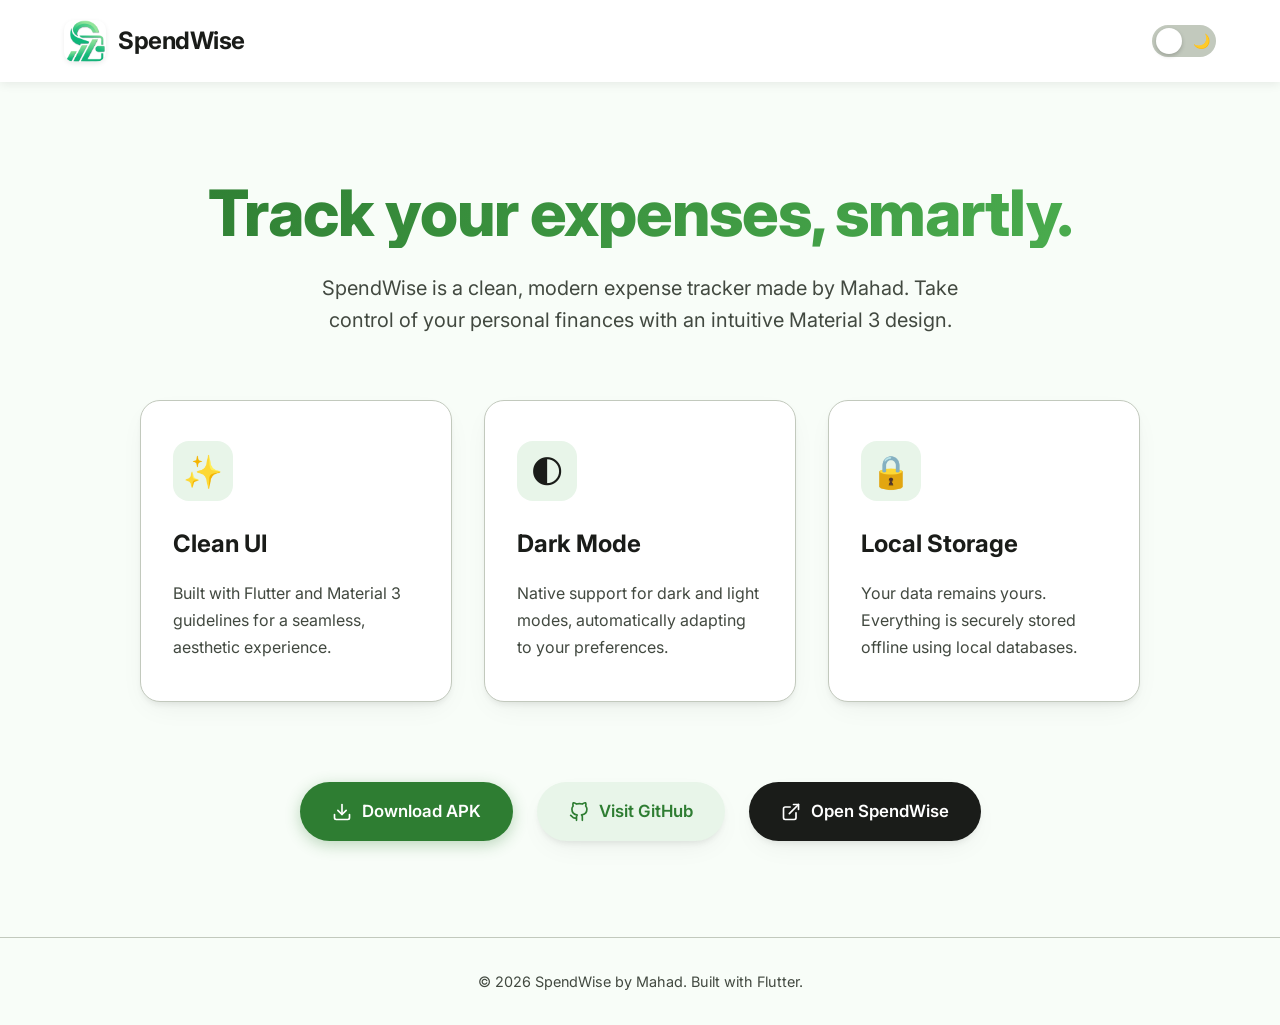
==== landing/index.html @ 6251a6dc "feat: initialize landing page with Material 3 design, dark mode support, and APK distribution links" ====
<!DOCTYPE html>
<html lang="en" data-theme="light">

<head>
    <meta charset="UTF-8">
    <meta name="viewport" content="width=device-width, initial-scale=1.0">
    <title>SpendWise - Expense Tracker</title>
    <link rel="icon" type="image/png" href="../web/favicon.png">
    <link rel="stylesheet" href="style.css">
    <link href="https://fonts.googleapis.com/css2?family=Inter:wght@300;400;600;700;800&display=swap" rel="stylesheet">
</head>

<body>
    <header class="navbar">
        <div class="logo">
            <img src="favicon.png" alt="SpendWise Logo" class="logo-img">
            <h1>SpendWise</h1>
        </div>
        <div class="theme-switch-wrapper">
            <label class="theme-switch" for="checkbox">
                <input type="checkbox" id="checkbox" />
                <div class="slider round">
                    <span class="icon light-icon">☀️</span>
                    <span class="icon dark-icon">🌙</span>
                </div>
            </label>
        </div>
    </header>

    <main class="hero">
        <div class="hero-content">
            <h2 class="hero-title">Track your expenses, smartly.</h2>
            <p class="hero-subtitle">SpendWise is a clean, modern expense tracker made by Mahad. Take control of your
                personal finances with an intuitive Material 3 design.</p>

            <div class="specs">
                <div class="spec-card">
                    <div class="spec-icon">✨</div>
                    <h3>Clean UI</h3>
                    <p>Built with Flutter and Material 3 guidelines for a seamless, aesthetic experience.</p>
                </div>
                <div class="spec-card">
                    <div class="spec-icon">🌓</div>
                    <h3>Dark Mode</h3>
                    <p>Native support for dark and light modes, automatically adapting to your preferences.</p>
                </div>
                <div class="spec-card">
                    <div class="spec-icon">🔒</div>
                    <h3>Local Storage</h3>
                    <p>Your data remains yours. Everything is securely stored offline using local databases.</p>
                </div>
            </div>

            <div class="action-buttons">
                <a href="SpendWise.apk" download class="btn btn-primary">
                    <svg xmlns="http://www.w3.org/2000/svg" width="20" height="20" viewBox="0 0 24 24" fill="none"
                        stroke="currentColor" stroke-width="2" stroke-linecap="round" stroke-linejoin="round">
                        <path d="M21 15v4a2 2 0 0 1-2 2H5a2 2 0 0 1-2-2v-4"></path>
                        <polyline points="7 10 12 15 17 10"></polyline>
                        <line x1="12" y1="15" x2="12" y2="3"></line>
                    </svg>
                    Download APK
                </a>
                <a href="https://github.com/m-m4h4d/mahad_expense_tracker" target="_blank" rel="noopener noreferrer"
                    class="btn btn-secondary">
                    <svg xmlns="http://www.w3.org/2000/svg" width="20" height="20" viewBox="0 0 24 24" fill="none"
                        stroke="currentColor" stroke-width="2" stroke-linecap="round" stroke-linejoin="round">
                        <path
                            d="M9 19c-5 1.5-5-2.5-7-3m14 6v-3.87a3.37 3.37 0 0 0-.94-2.61c3.14-.35 6.44-1.54 6.44-7A5.44 5.44 0 0 0 20 4.77 5.07 5.07 0 0 0 19.91 1S18.73.65 16 2.48a13.38 13.38 0 0 0-7 0C6.27.65 5.09 1 5.09 1A5.07 5.07 0 0 0 5 4.77a5.44 5.44 0 0 0-1.5 3.78c0 5.42 3.3 6.61 6.44 7A3.37 3.37 0 0 0 9 18.13V22">
                        </path>
                    </svg>
                    Visit GitHub
                </a>
                <a href="https://spend-wise-expense-tracker.netlify.app/" target="_blank" rel="noopener noreferrer"
                    class="btn btn-accent">
                    <svg xmlns="http://www.w3.org/2000/svg" width="20" height="20" viewBox="0 0 24 24" fill="none"
                        stroke="currentColor" stroke-width="2" stroke-linecap="round" stroke-linejoin="round">
                        <path d="M18 13v6a2 2 0 0 1-2 2H5a2 2 0 0 1-2-2V8a2 2 0 0 1 2-2h6"></path>
                        <polyline points="15 3 21 3 21 9"></polyline>
                        <line x1="10" y1="14" x2="21" y2="3"></line>
                    </svg>
                    Open SpendWise
                </a>
            </div>
        </div>
    </main>

    <footer class="footer">
        <p>&copy; 2026 SpendWise by Mahad. Built with Flutter.</p>
    </footer>

    <script>
        const toggleSwitch = document.querySelector('.theme-switch input[type="checkbox"]');
        const currentTheme = localStorage.getItem('theme') ? localStorage.getItem('theme') : null;

        if (currentTheme) {
            document.documentElement.setAttribute('data-theme', currentTheme);
            if (currentTheme === 'dark') {
                toggleSwitch.checked = true;
            }
        }

        function switchTheme(e) {
            if (e.target.checked) {
                document.documentElement.setAttribute('data-theme', 'dark');
                localStorage.setItem('theme', 'dark');
            } else {
                document.documentElement.setAttribute('data-theme', 'light');
                localStorage.setItem('theme', 'light');
            }
        }

        toggleSwitch.addEventListener('change', switchTheme, false);
    </script>
</body>

</html>
---- landing/style.css ----
:root {
    /* Light Theme (Material 3 Seed Green) */
    --primary-color: #2e7d32;
    --primary-hover: #1b5e20;
    --secondary-color: #e8f5e9;
    --secondary-hover: #c8e6c9;
    --accent-color: #1a1c19;
    --accent-hover: #333333;
    --accent-text: #ffffff;
    --bg-color: #f8fdf8;
    --surface-color: #ffffff;
    --text-primary: #1a1c19;
    --text-secondary: #424940;
    --border-color: #c2c9bd;
    --shadow-color: rgba(0, 0, 0, 0.08);
    --shadow: 0 10px 30px -10px var(--shadow-color), 0 4px 6px -2px var(--shadow-color);
    --transition: all 0.3s cubic-bezier(0.25, 0.8, 0.25, 1);
}

[data-theme="dark"] {
    /* Dark Theme */
    --primary-color: #81c784;
    --primary-hover: #66bb6a;
    --secondary-color: #1b5e20;
    --secondary-hover: #2e7d32;
    --accent-color: #ffffff;
    --accent-hover: #e0e0e0;
    --accent-text: #1a1c19;
    --bg-color: #121212;
    --surface-color: #1e1e1e;
    --text-primary: #e2e3dd;
    --text-secondary: #a0a79b;
    --border-color: #424940;
    --shadow-color: rgba(0, 0, 0, 0.4);
    --shadow: 0 10px 30px -10px var(--shadow-color), 0 4px 6px -2px var(--shadow-color);
}

* {
    margin: 0;
    padding: 0;
    box-sizing: border-box;
}

body {
    font-family: 'Inter', system-ui, -apple-system, BlinkMacSystemFont, "Segoe UI", Roboto, sans-serif;
    background-color: var(--bg-color);
    color: var(--text-primary);
    line-height: 1.6;
    transition: var(--transition);
    min-height: 100vh;
    display: flex;
    flex-direction: column;
}

.navbar {
    display: flex;
    justify-content: space-between;
    align-items: center;
    padding: 1.25rem 5%;
    background-color: var(--surface-color);
    box-shadow: 0 2px 10px var(--shadow-color);
    position: sticky;
    top: 0;
    z-index: 100;
    transition: var(--transition);
}

.logo {
    display: flex;
    align-items: center;
    gap: 12px;
}

.logo-img {
    height: 42px;
    width: 42px;
    border-radius: 10px;
    box-shadow: 0 2px 5px var(--shadow-color);
}

.logo h1 {
    font-size: 1.5rem;
    font-weight: 700;
    color: var(--text-primary);
    letter-spacing: -0.5px;
}

/* Theme Switch */
.theme-switch-wrapper {
    display: flex;
    align-items: center;
}

.theme-switch {
    display: inline-block;
    height: 32px;
    position: relative;
    width: 64px;
}

.theme-switch input {
    display: none;
}

.slider {
    background-color: var(--border-color);
    bottom: 0;
    cursor: pointer;
    left: 0;
    position: absolute;
    right: 0;
    top: 0;
    transition: .4s;
    display: flex;
    align-items: center;
    justify-content: space-between;
    padding: 0 6px;
    border-radius: 34px;
}

.slider .icon {
    font-size: 14px;
    z-index: 1;
}

.slider:before {
    background-color: var(--surface-color);
    bottom: 3px;
    content: "";
    height: 26px;
    left: 4px;
    position: absolute;
    transition: .4s;
    width: 26px;
    z-index: 2;
    border-radius: 50%;
    box-shadow: 0 2px 4px rgba(0, 0, 0, 0.2);
}

input:checked+.slider {
    background-color: var(--primary-color);
}

input:focus+.slider {
    box-shadow: 0 0 1px var(--primary-color);
}

input:checked+.slider:before {
    transform: translateX(30px);
}

/* Hero Section */
.hero {
    flex: 1;
    display: flex;
    justify-content: center;
    align-items: center;
    padding: 6rem 5%;
    text-align: center;
}

.hero-content {
    max-width: 1000px;
    width: 100%;
}

.hero-title {
    font-size: 4rem;
    font-weight: 800;
    margin-bottom: 1.5rem;
    line-height: 1.1;
    background: linear-gradient(135deg, var(--primary-color), #4CAF50);
    -webkit-background-clip: text;
    background-clip: text;
    -webkit-text-fill-color: transparent;
    letter-spacing: -1px;
}

.hero-subtitle {
    font-size: 1.25rem;
    color: var(--text-secondary);
    margin-bottom: 4rem;
    max-width: 700px;
    margin-left: auto;
    margin-right: auto;
}

/* Specs */
.specs {
    display: grid;
    grid-template-columns: repeat(auto-fit, minmax(280px, 1fr));
    gap: 2rem;
    margin-bottom: 5rem;
}

.spec-card {
    background-color: var(--surface-color);
    padding: 2.5rem 2rem;
    border-radius: 20px;
    box-shadow: var(--shadow);
    border: 1px solid var(--border-color);
    transition: var(--transition);
    text-align: left;
    display: flex;
    flex-direction: column;
    gap: 1rem;
}

.spec-card:hover {
    transform: translateY(-8px);
    box-shadow: 0 20px 40px -15px var(--shadow-color);
    border-color: var(--primary-color);
}

.spec-icon {
    font-size: 2rem;
    width: 60px;
    height: 60px;
    display: flex;
    align-items: center;
    justify-content: center;
    background-color: var(--secondary-color);
    border-radius: 16px;
    margin-bottom: 0.5rem;
}

.spec-card h3 {
    font-size: 1.5rem;
    font-weight: 700;
    color: var(--text-primary);
}

.spec-card p {
    color: var(--text-secondary);
    font-size: 1rem;
    line-height: 1.7;
}

/* Buttons */
.action-buttons {
    display: flex;
    flex-wrap: wrap;
    gap: 1.5rem;
    justify-content: center;
}

.btn {
    display: inline-flex;
    align-items: center;
    gap: 10px;
    padding: 1rem 2rem;
    font-size: 1.05rem;
    font-weight: 600;
    text-decoration: none;
    border-radius: 50px;
    transition: var(--transition);
    cursor: pointer;
    border: none;
    font-family: inherit;
}

.btn svg {
    width: 20px;
    height: 20px;
}

.btn-primary {
    background-color: var(--primary-color);
    color: #ffffff;
    box-shadow: 0 4px 15px rgba(46, 125, 50, 0.3);
}

.btn-primary:hover {
    background-color: var(--primary-hover);
    transform: translateY(-3px);
    box-shadow: 0 8px 20px rgba(46, 125, 50, 0.4);
}

.btn-secondary {
    background-color: var(--secondary-color);
    color: var(--primary-color);
    box-shadow: var(--shadow);
}

.btn-secondary:hover {
    background-color: var(--secondary-hover);
    transform: translateY(-3px);
    box-shadow: 0 8px 20px var(--shadow-color);
}

.btn-accent {
    background-color: var(--accent-color);
    color: var(--accent-text);
    box-shadow: var(--shadow);
}

.btn-accent:hover {
    background-color: var(--accent-hover);
    transform: translateY(-3px);
    box-shadow: 0 8px 20px var(--shadow-color);
}

/* Footer */
.footer {
    text-align: center;
    padding: 2rem 5%;
    color: var(--text-secondary);
    font-size: 0.9rem;
    border-top: 1px solid var(--border-color);
    margin-top: auto;
}

/* Responsive */
@media (max-width: 768px) {
    .hero {
        padding: 4rem 5%;
    }

    .hero-title {
        font-size: 2.8rem;
    }

    .hero-subtitle {
        font-size: 1.1rem;
        margin-bottom: 3rem;
    }

    .action-buttons {
        flex-direction: column;
        width: 100%;
        max-width: 350px;
        margin: 0 auto;
    }

    .btn {
        width: 100%;
        justify-content: center;
    }
}
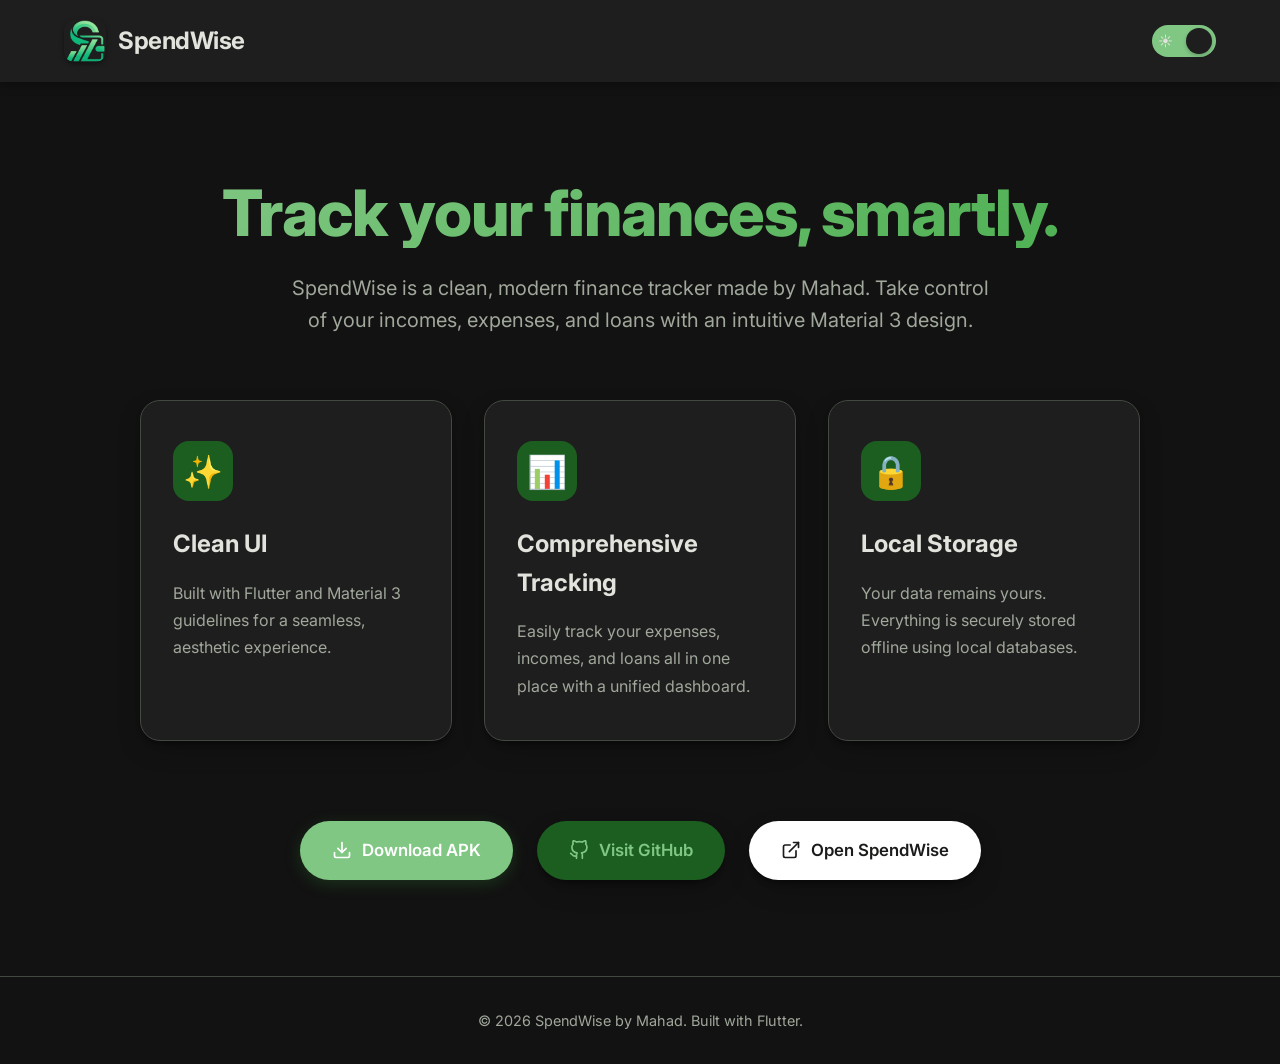
==== commit bae09c59: "feat: implement expense tracking screens, theme provider, and initial web landing page" ====
--- a/landing/index.html
+++ b/landing/index.html
@@ -1,11 +1,11 @@
 <!DOCTYPE html>
-<html lang="en" data-theme="light">
+<html lang="en" data-theme="dark">
 
 <head>
     <meta charset="UTF-8">
     <meta name="viewport" content="width=device-width, initial-scale=1.0">
     <title>SpendWise - Expense Tracker</title>
-    <link rel="icon" type="image/png" href="../web/favicon.png">
+    <link rel="icon" type="image/png" href="favicon.png">
     <link rel="stylesheet" href="style.css">
     <link href="https://fonts.googleapis.com/css2?family=Inter:wght@300;400;600;700;800&display=swap" rel="stylesheet">
 </head>
@@ -29,9 +29,9 @@
 
     <main class="hero">
         <div class="hero-content">
-            <h2 class="hero-title">Track your expenses, smartly.</h2>
-            <p class="hero-subtitle">SpendWise is a clean, modern expense tracker made by Mahad. Take control of your
-                personal finances with an intuitive Material 3 design.</p>
+            <h2 class="hero-title">Track your finances, smartly.</h2>
+            <p class="hero-subtitle">SpendWise is a clean, modern finance tracker made by Mahad. Take control of your
+                incomes, expenses, and loans with an intuitive Material 3 design.</p>
 
             <div class="specs">
                 <div class="spec-card">
@@ -40,9 +40,9 @@
                     <p>Built with Flutter and Material 3 guidelines for a seamless, aesthetic experience.</p>
                 </div>
                 <div class="spec-card">
-                    <div class="spec-icon">🌓</div>
-                    <h3>Dark Mode</h3>
-                    <p>Native support for dark and light modes, automatically adapting to your preferences.</p>
+                    <div class="spec-icon">📊</div>
+                    <h3>Comprehensive Tracking</h3>
+                    <p>Easily track your expenses, incomes, and loans all in one place with a unified dashboard.</p>
                 </div>
                 <div class="spec-card">
                     <div class="spec-icon">🔒</div>
@@ -91,12 +91,14 @@
 
     <script>
         const toggleSwitch = document.querySelector('.theme-switch input[type="checkbox"]');
-        const currentTheme = localStorage.getItem('theme') ? localStorage.getItem('theme') : null;
+        const currentTheme = localStorage.getItem('theme') ? localStorage.getItem('theme') : 'dark';
 
         if (currentTheme) {
             document.documentElement.setAttribute('data-theme', currentTheme);
             if (currentTheme === 'dark') {
                 toggleSwitch.checked = true;
+            } else {
+                toggleSwitch.checked = false;
             }
         }
 
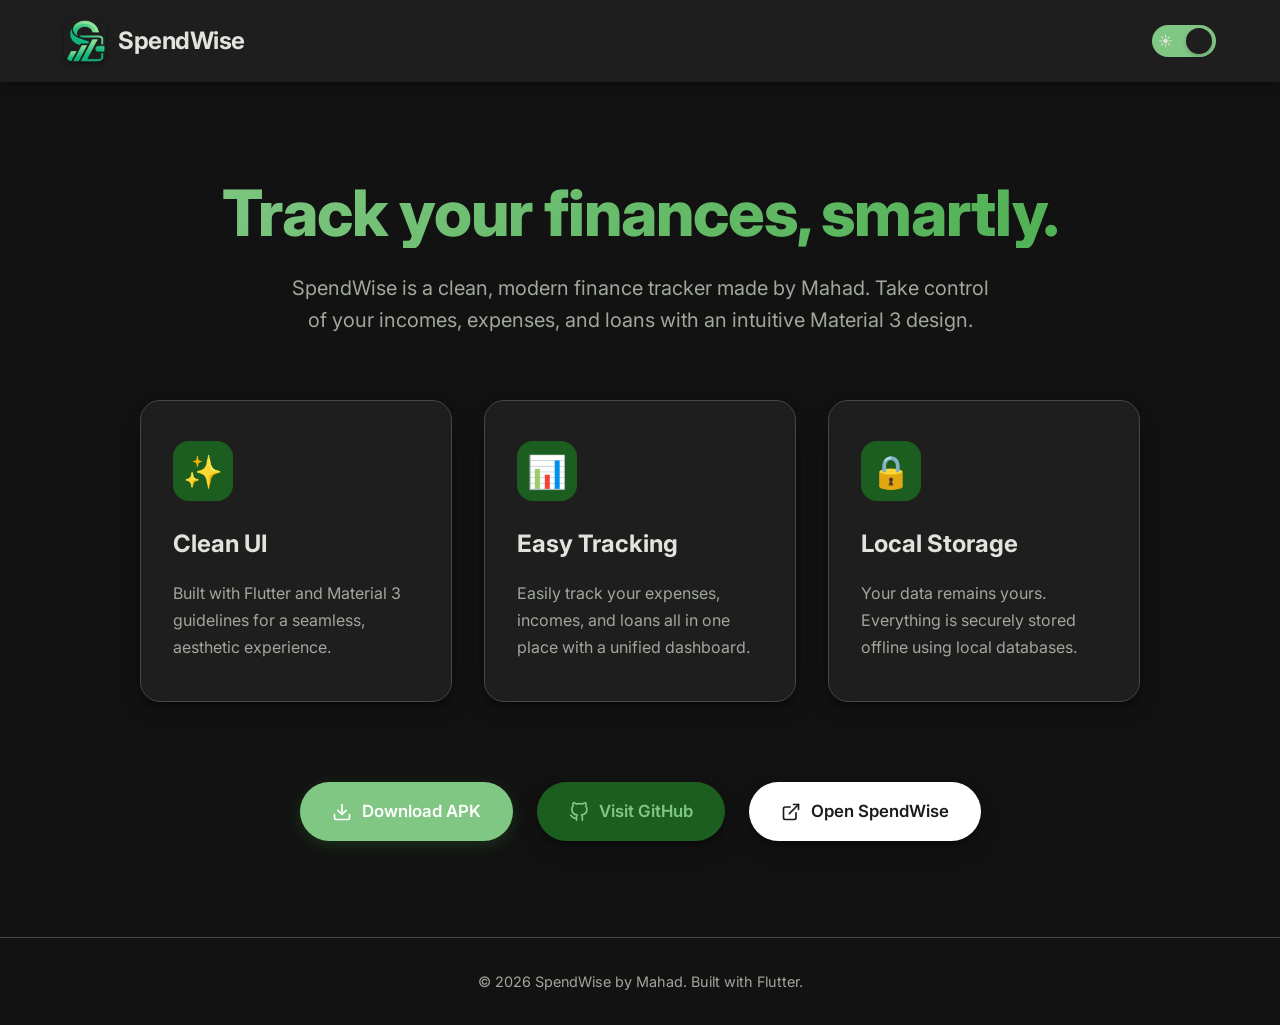
==== commit ff9e9532: "Commit" ====
--- a/landing/index.html
+++ b/landing/index.html
@@ -41,7 +41,7 @@
                 </div>
                 <div class="spec-card">
                     <div class="spec-icon">📊</div>
-                    <h3>Comprehensive Tracking</h3>
+                    <h3>Easy Tracking</h3>
                     <p>Easily track your expenses, incomes, and loans all in one place with a unified dashboard.</p>
                 </div>
                 <div class="spec-card">
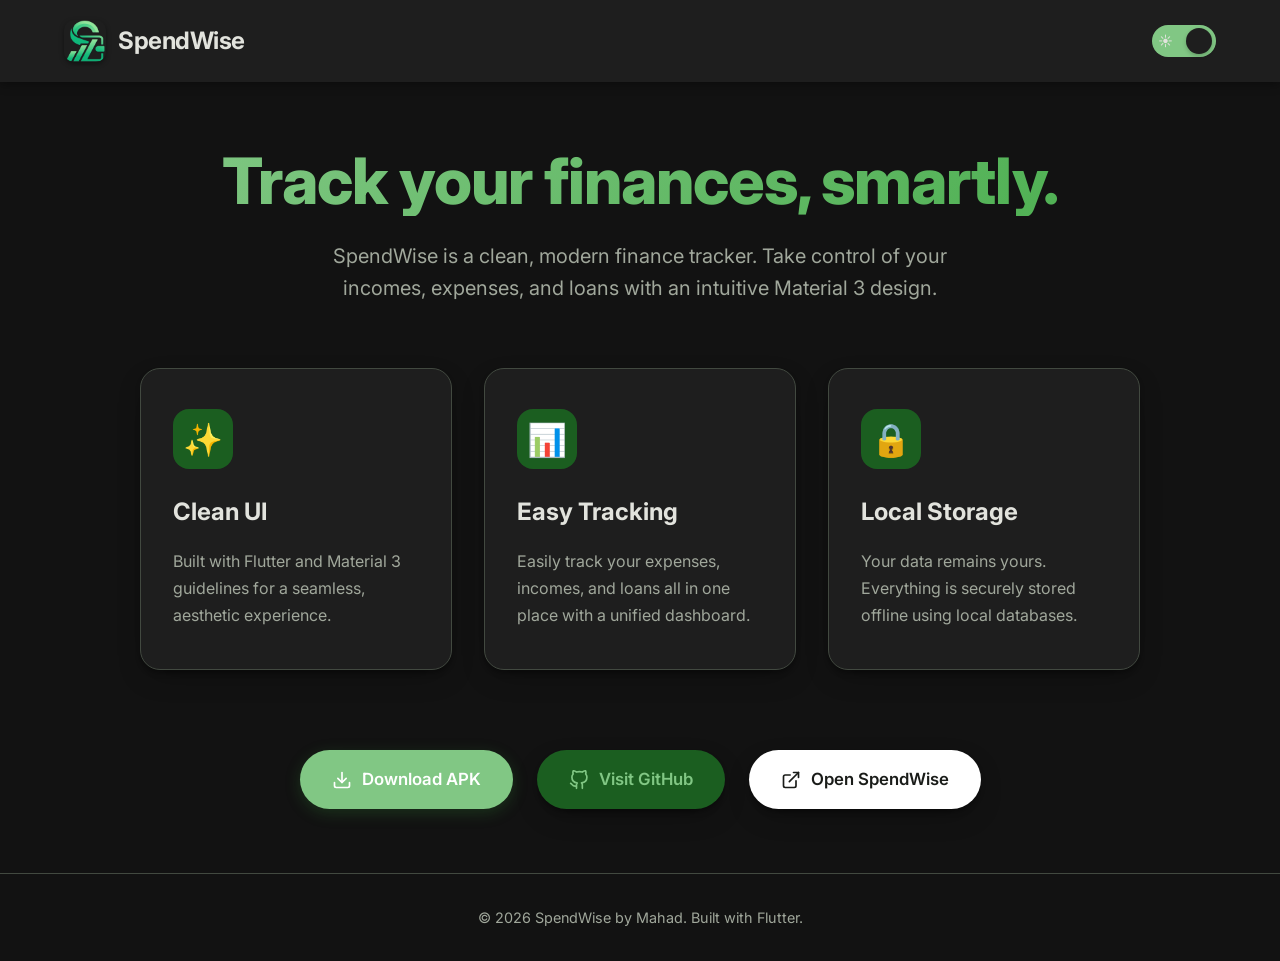
==== commit 8b5fd2f0: "feat: create landing page for SpendWise with dark mode support" ====
--- a/landing/index.html
+++ b/landing/index.html
@@ -30,7 +30,7 @@
     <main class="hero">
         <div class="hero-content">
             <h2 class="hero-title">Track your finances, smartly.</h2>
-            <p class="hero-subtitle">SpendWise is a clean, modern finance tracker made by Mahad. Take control of your
+            <p class="hero-subtitle">SpendWise is a clean, modern finance tracker. Take control of your
                 incomes, expenses, and loans with an intuitive Material 3 design.</p>
 
             <div class="specs">
--- a/landing/style.css
+++ b/landing/style.css
@@ -155,7 +155,7 @@
     display: flex;
     justify-content: center;
     align-items: center;
-    padding: 6rem 5%;
+    padding: 4rem 5%;
     text-align: center;
 }
 
